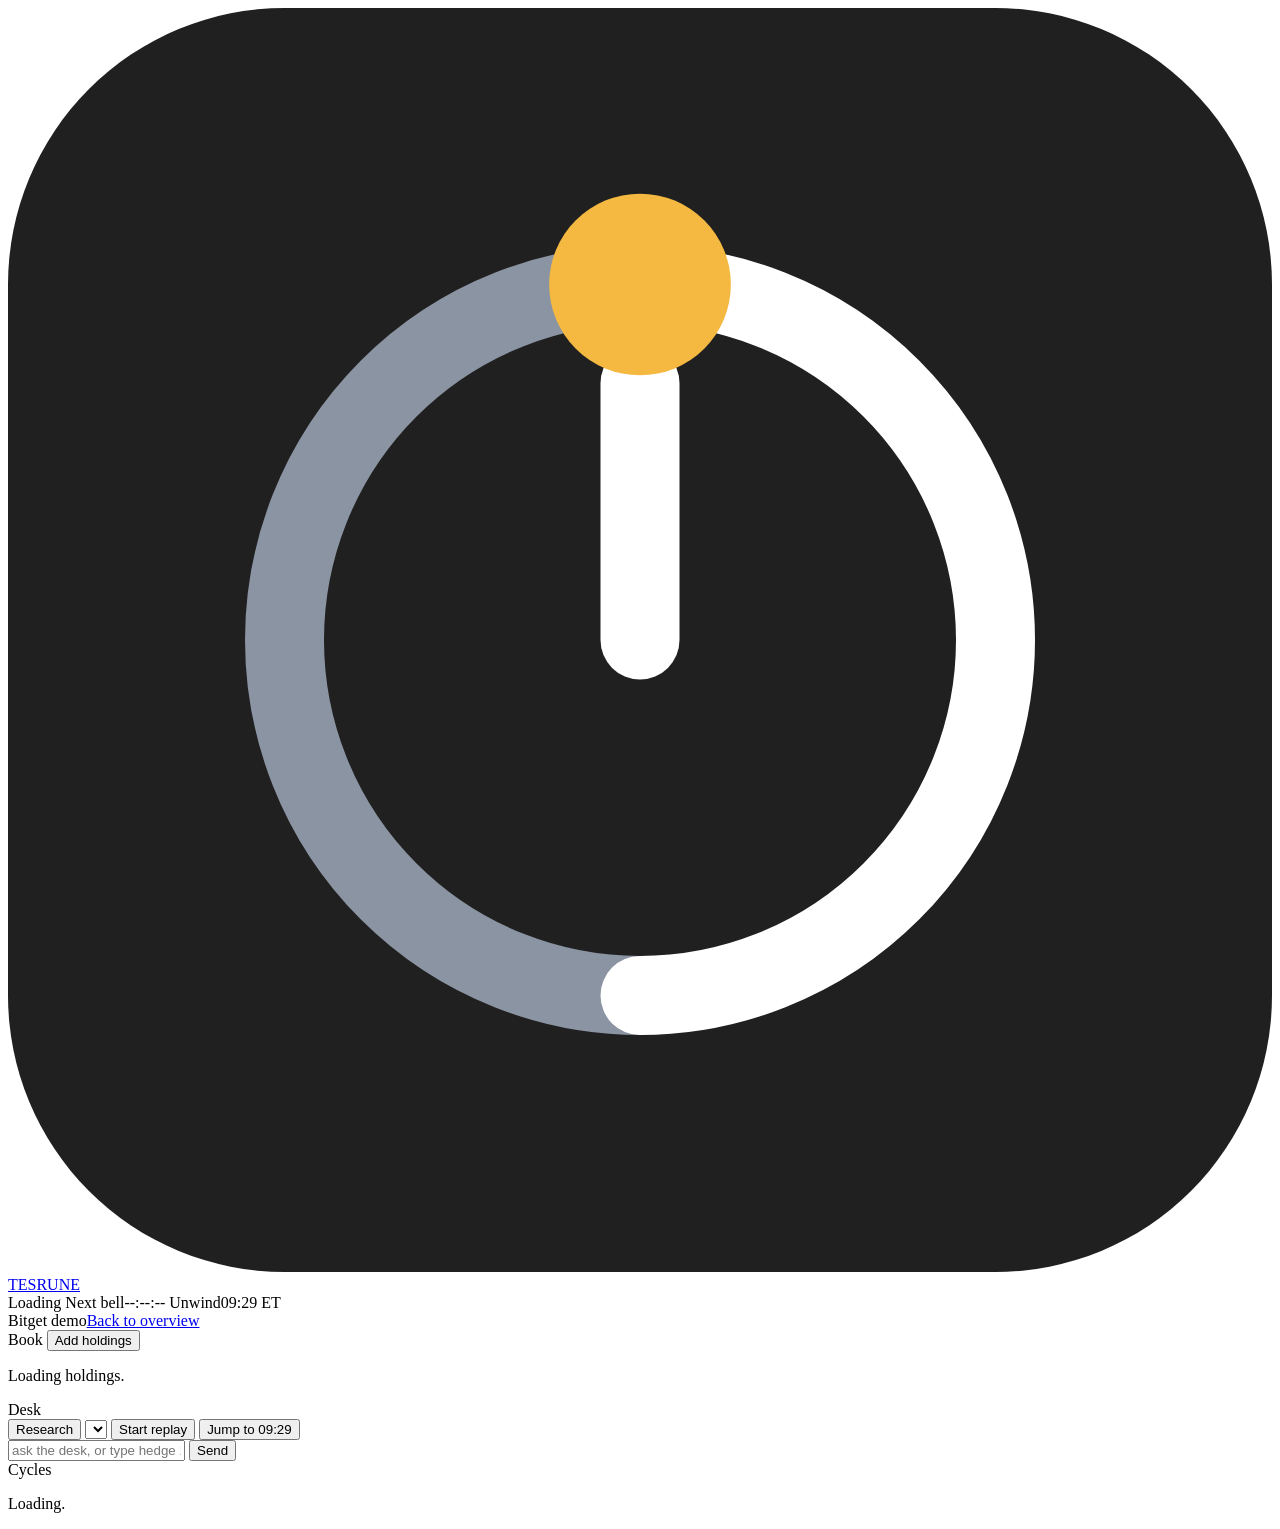
==== public/desk.html @ 45b4f010 "Add interactive desk with intent-driven dark mode and proposal reject endpoint" ====
<!doctype html>
<html lang="en">
<head>
  <meta charset="utf-8">
  <meta name="viewport" content="width=device-width, initial-scale=1">
  <title>Tesrune desk · Flat by the bell</title>
  <meta name="theme-color" content="#ffffff">
  <link rel="icon" href="/favicon.svg" type="image/svg+xml">
  <link rel="stylesheet" href="/styles/tokens.css">
  <link rel="stylesheet" href="/styles/base.css">
  <link rel="stylesheet" href="/styles/desk.css">
</head>
<body class="desk-body">
  <header class="desk-header">
    <a class="brand" href="/" aria-label="Tesrune home">
      <svg class="brand-mark" viewBox="0 0 32 32" xmlns="http://www.w3.org/2000/svg" aria-hidden="true">
        <rect width="32" height="32" rx="7" fill="#202020"/>
        <path d="M16 7 A9 9 0 0 0 16 25" fill="none" stroke="#8B94A3" stroke-width="2" stroke-linecap="round"/>
        <path d="M16 7 A9 9 0 0 1 16 25" fill="none" stroke="#ffffff" stroke-width="2" stroke-linecap="round"/>
        <line x1="16" y1="16" x2="16" y2="9.5" stroke="#ffffff" stroke-width="2" stroke-linecap="round"/>
        <circle cx="16" cy="7" r="2.3" fill="#F5B942"/>
      </svg>
      <span class="brand-text"><span class="brand-word">TESRUNE</span></span>
    </a>
    <div class="desk-status">
      <span class="pill pill-dark" id="window-pill"><span class="pill-dot"></span><span id="window-label">Loading</span></span>
      <span class="stat"><span class="k">Next bell</span><span class="v" id="next-bell">--:--:--</span></span>
      <span class="stat"><span class="k">Unwind</span><span class="v">09:29 ET</span></span>
    </div>
    <div style="display:flex; align-items:center; gap: var(--s-16);">
      <span class="desk-venue" id="venue">Bitget demo</span>
      <a class="desk-back" href="/">Back to overview</a>
    </div>
  </header>

  <div class="replay-banner" id="replay-banner"></div>

  <main class="desk-main">
    <!-- Book column -->
    <section class="desk-col">
      <div class="col-head">
        <span>Book</span>
        <button class="mini-btn" id="book-toggle" type="button">Add holdings</button>
      </div>
      <div class="col-scroll" id="book-col">
        <p class="empty">Loading holdings.</p>
      </div>
    </section>

    <!-- Desk conversation column -->
    <section class="desk-col">
      <div class="col-head">Desk</div>
      <div class="desk-conv" id="desk-thread"></div>
      <div class="desk-dock">
        <div id="pending-slot"></div>
        <div class="composer">
          <div class="composer-actions">
            <button class="chip-btn" type="button" data-ask="what moved my names">Research</button>
            <select class="chip-select" id="replay-select" aria-label="Replay scenario"></select>
            <button class="chip-btn" type="button" id="replay-start">Start replay</button>
            <button class="chip-btn" type="button" id="replay-jump">Jump to 09:29</button>
          </div>
          <form class="composer-form" id="ask-form" autocomplete="off">
            <input class="composer-input" id="ask-input" placeholder="ask the desk, or type hedge 150 TSLA" aria-label="Ask the desk">
            <button class="btn btn-primary btn-sm" type="submit">Send</button>
          </form>
        </div>
      </div>
    </section>

    <!-- Cycles + declines column -->
    <section class="desk-col">
      <div class="col-head">Cycles</div>
      <div class="col-scroll" id="cycles-col">
        <p class="empty">Loading.</p>
      </div>
    </section>
  </main>

  <script src="/js/desk.js" defer></script>
</body>
</html>
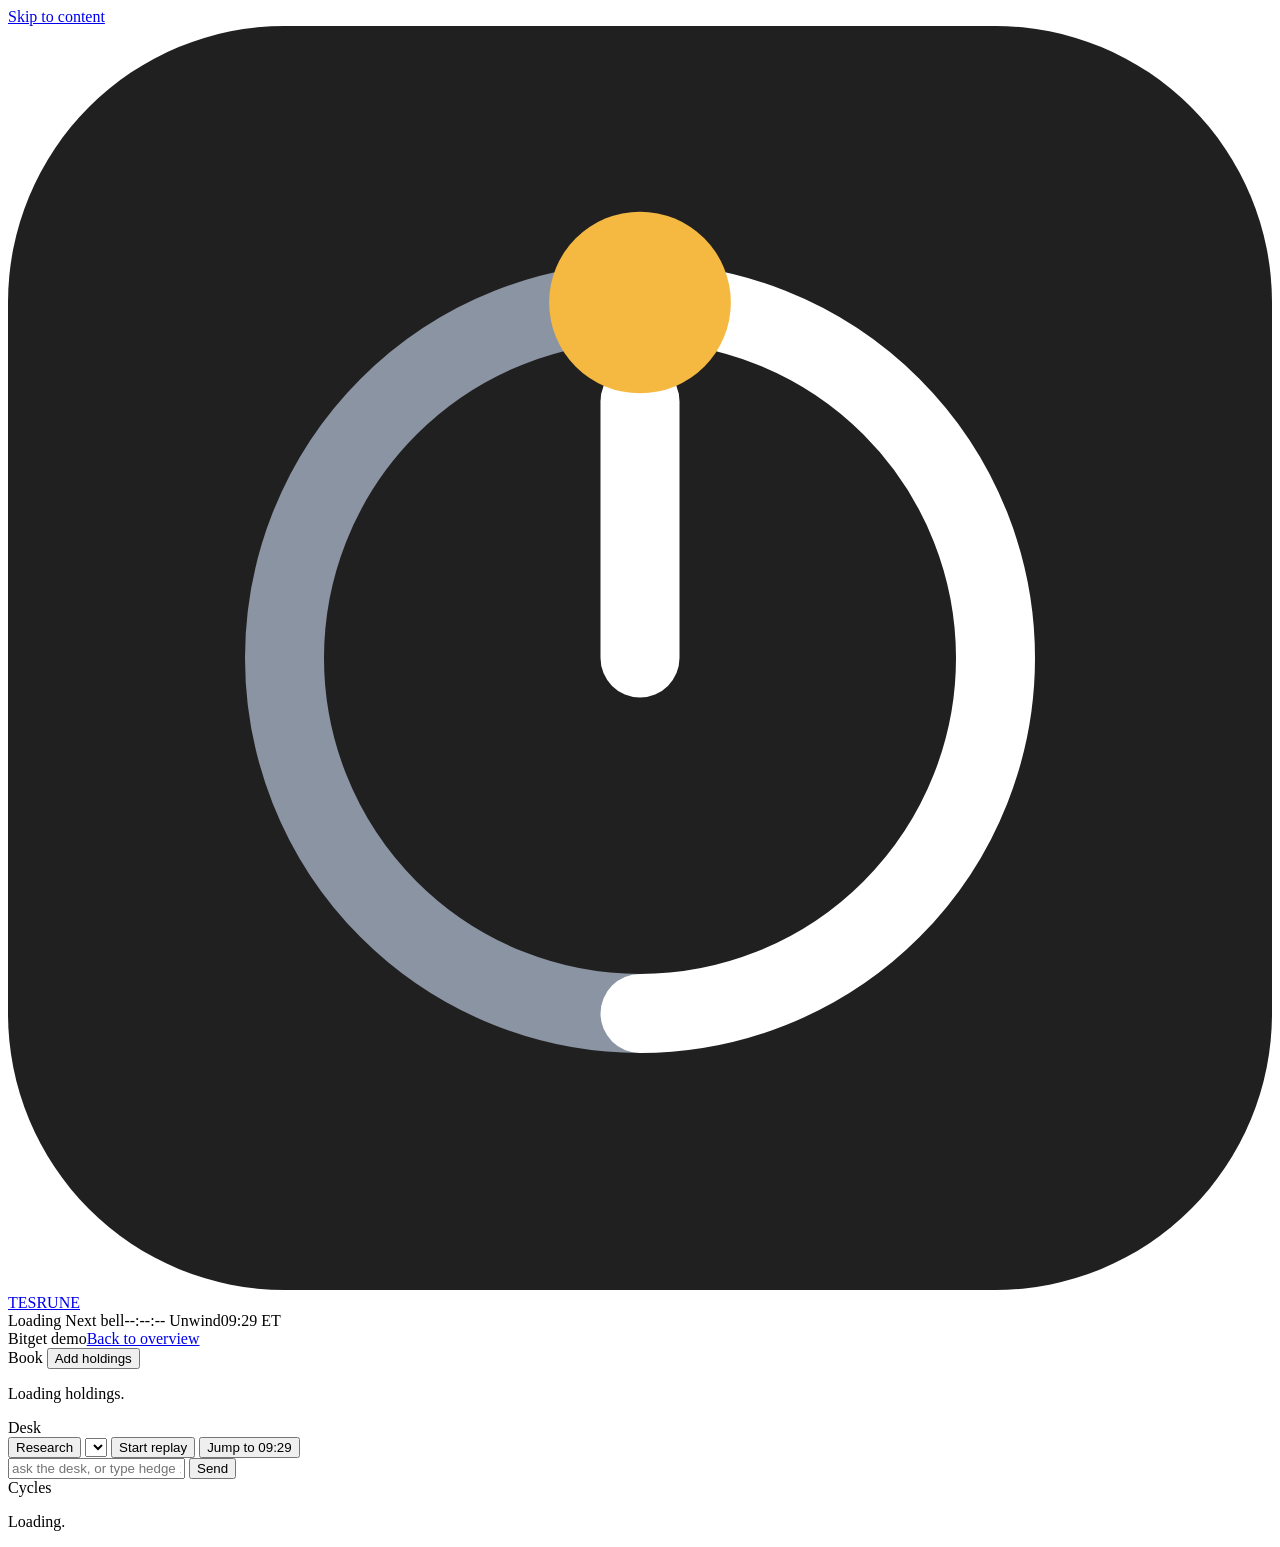
==== commit b38176e9: "Harden hosted desk and fix audit findings: same-origin write guard, security headers, HEAD, social c" ====
--- a/public/desk.html
+++ b/public/desk.html
@@ -11,6 +11,14 @@
   <link rel="stylesheet" href="/styles/desk.css">
 </head>
 <body class="desk-body">
+  <a class="skip-link" href="#book-col">Skip to content</a>
+  <noscript>
+    <p style="padding:24px;max-width:640px;font-family:inherit;color:#202020;">
+      The Tesrune desk is an interactive workstation and needs JavaScript to run.
+      Enable JavaScript, or read the overview and evidence on the
+      <a href="/">home page</a>.
+    </p>
+  </noscript>
   <header class="desk-header">
     <a class="brand" href="/" aria-label="Tesrune home">
       <svg class="brand-mark" viewBox="0 0 32 32" xmlns="http://www.w3.org/2000/svg" aria-hidden="true">
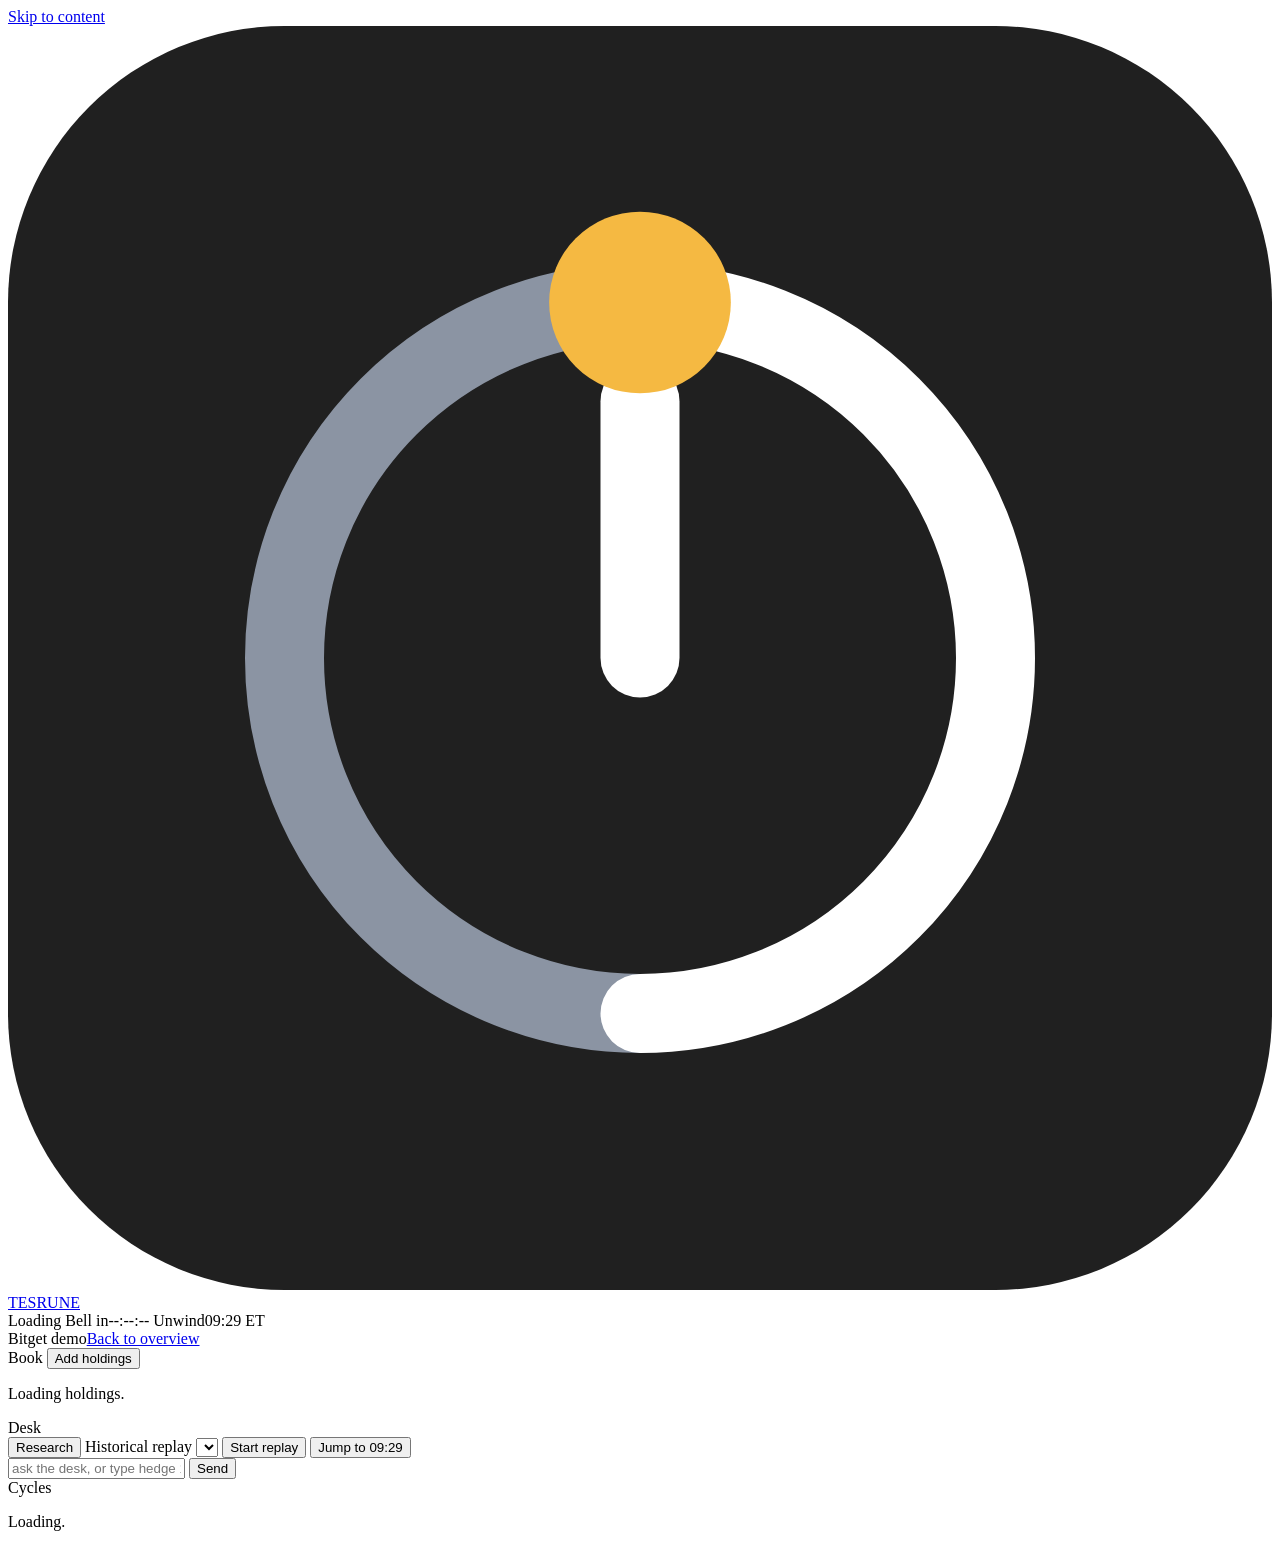
==== commit 28817561: "Polish landing and desk: accurate hero copy, demo wording, real desk preview, proof hierarchy, guide" ====
--- a/public/desk.html
+++ b/public/desk.html
@@ -32,7 +32,7 @@
     </a>
     <div class="desk-status">
       <span class="pill pill-dark" id="window-pill"><span class="pill-dot"></span><span id="window-label">Loading</span></span>
-      <span class="stat"><span class="k">Next bell</span><span class="v" id="next-bell">--:--:--</span></span>
+      <span class="stat"><span class="k">Bell in</span><span class="v" id="next-bell">--:--:--</span></span>
       <span class="stat"><span class="k">Unwind</span><span class="v">09:29 ET</span></span>
     </div>
     <div style="display:flex; align-items:center; gap: var(--s-16);">
@@ -64,9 +64,12 @@
         <div class="composer">
           <div class="composer-actions">
             <button class="chip-btn" type="button" data-ask="what moved my names">Research</button>
-            <select class="chip-select" id="replay-select" aria-label="Replay scenario"></select>
-            <button class="chip-btn" type="button" id="replay-start">Start replay</button>
-            <button class="chip-btn" type="button" id="replay-jump">Jump to 09:29</button>
+            <span class="replay-controls">
+              <span class="replay-controls-label">Historical replay</span>
+              <select class="chip-select" id="replay-select" aria-label="Replay scenario"></select>
+              <button class="chip-btn" type="button" id="replay-start">Start replay</button>
+              <button class="chip-btn" type="button" id="replay-jump">Jump to 09:29</button>
+            </span>
           </div>
           <form class="composer-form" id="ask-form" autocomplete="off">
             <input class="composer-input" id="ask-input" placeholder="ask the desk, or type hedge 150 TSLA" aria-label="Ask the desk">
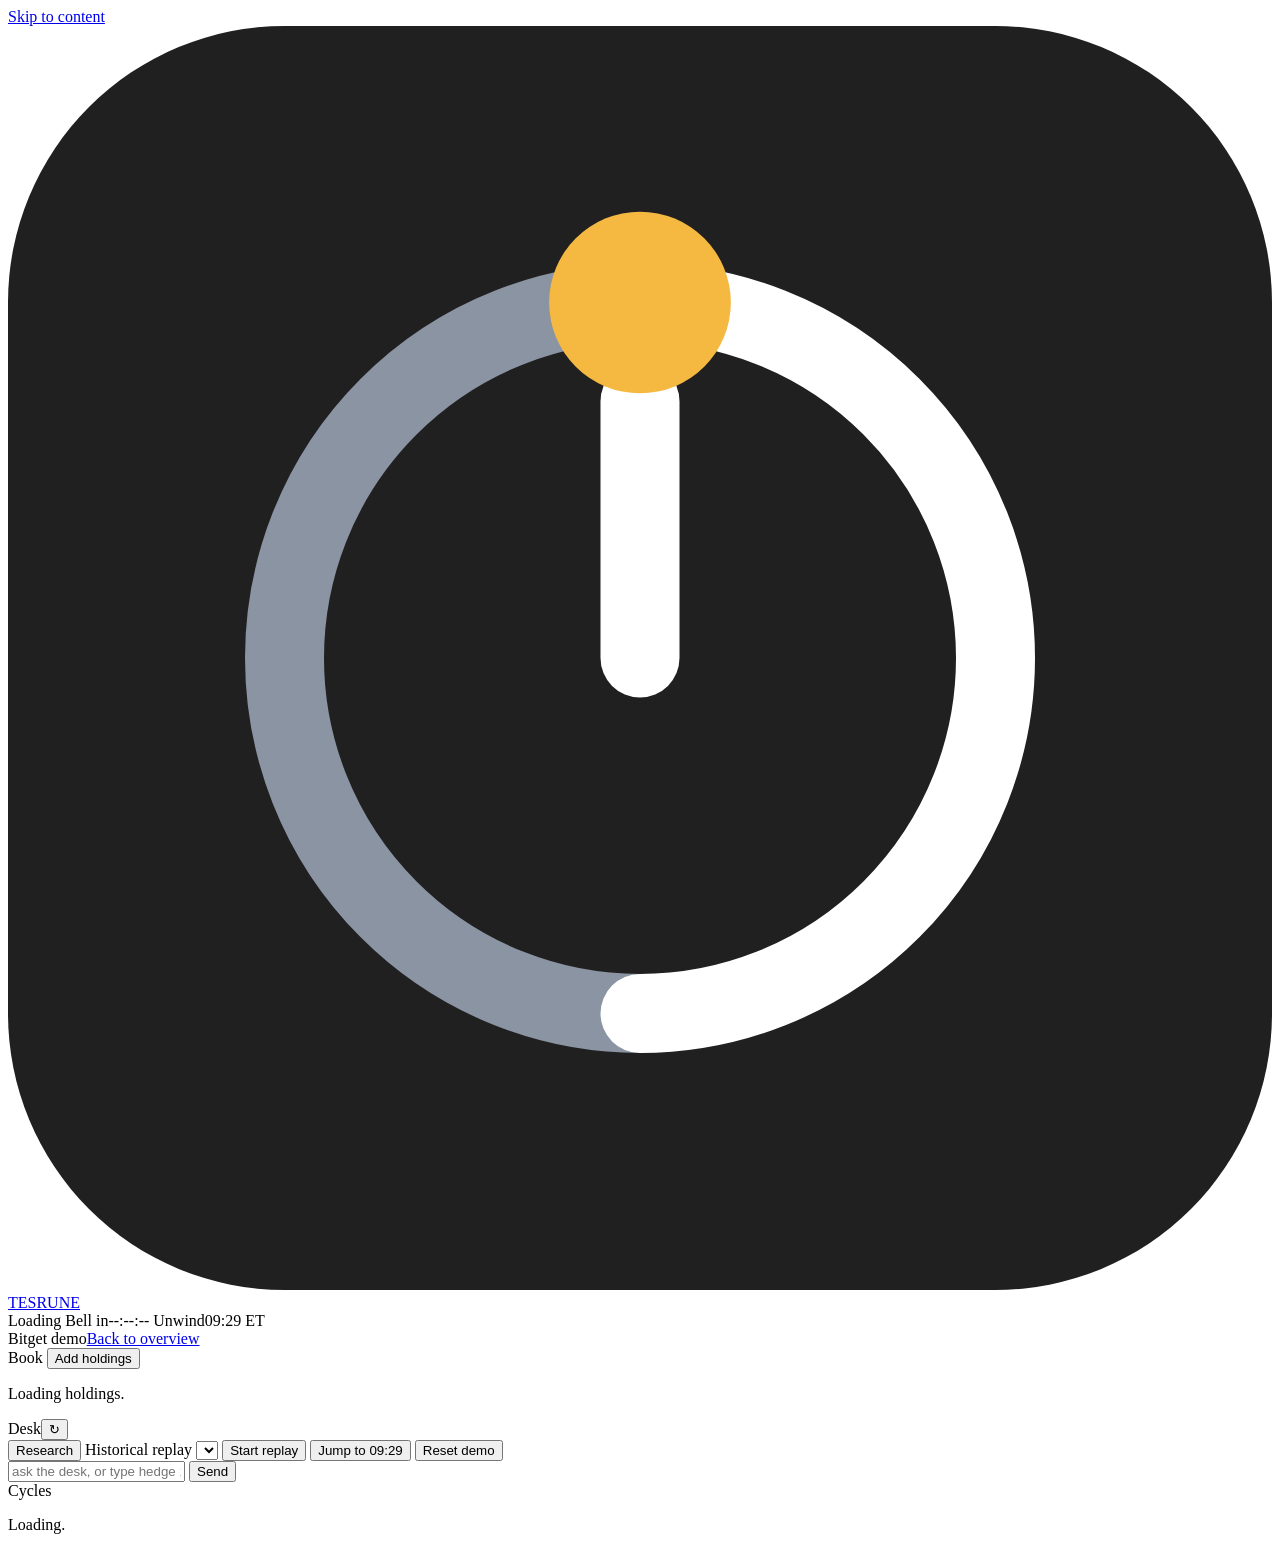
==== commit 332b55cc: "fix: add replay demo reset flow" ====
--- a/public/desk.html
+++ b/public/desk.html
@@ -57,18 +57,20 @@
 
     <!-- Desk conversation column -->
     <section class="desk-col">
-      <div class="col-head">Desk</div>
+      <div class="col-head"><span>Desk</span><button class="mini-btn icon-btn" id="desk-refresh" type="button" aria-label="Refetch desk state" title="Refetch latest desk state">↻</button></div>
       <div class="desk-conv" id="desk-thread"></div>
       <div class="desk-dock">
         <div id="pending-slot"></div>
         <div class="composer">
           <div class="composer-actions">
             <button class="chip-btn" type="button" data-ask="what moved my names">Research</button>
+            <a class="chip-btn chip-link" id="alerts-link" target="_blank" rel="noopener" hidden>Dark-hours alerts on Telegram</a>
             <span class="replay-controls">
               <span class="replay-controls-label">Historical replay</span>
               <select class="chip-select" id="replay-select" aria-label="Replay scenario"></select>
               <button class="chip-btn" type="button" id="replay-start">Start replay</button>
               <button class="chip-btn" type="button" id="replay-jump">Jump to 09:29</button>
+              <button class="chip-btn" type="button" id="replay-reset">Reset demo</button>
             </span>
           </div>
           <form class="composer-form" id="ask-form" autocomplete="off">
